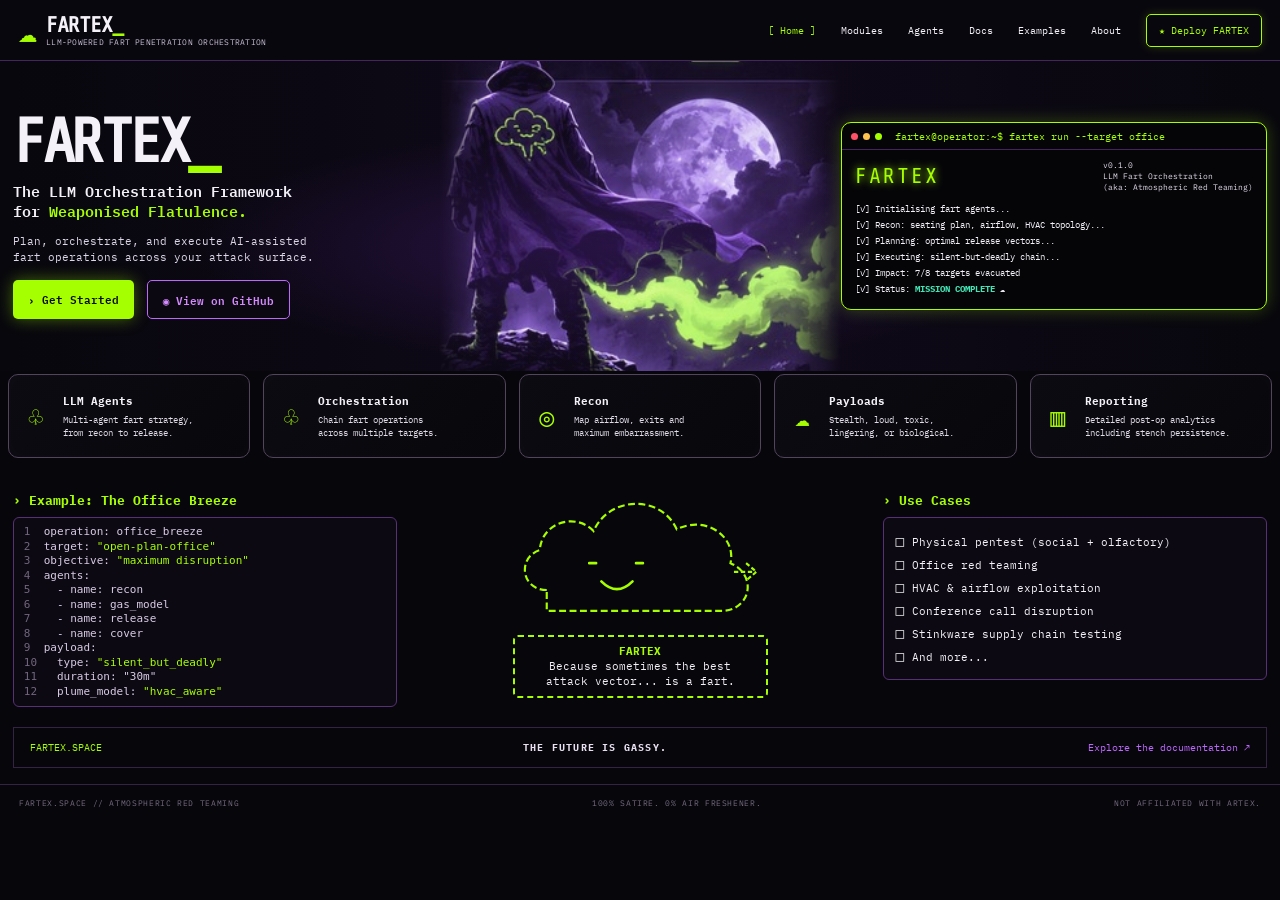
==== index.html @ 1cd5a133 "SHIP IT FUCKEN" ====
<!doctype html>
<html lang="en">
<head>
<meta charset="utf-8"><meta name="viewport" content="width=device-width,initial-scale=1">
<meta name="theme-color" content="#07060b">
<meta name="description" content="FARTEX.SPACE — LLM-powered fart penetration orchestration.">
<title>FARTEX.SPACE — Atmospheric Red Teaming</title>
<link rel="icon" href="assets/fart-cloud.svg" type="image/svg+xml">
<link rel="preconnect" href="https://fonts.googleapis.com">
<link href="https://fonts.googleapis.com/css2?family=IBM+Plex+Mono:wght@400;500;600;700&family=Share+Tech+Mono&display=swap" rel="stylesheet">
<link rel="stylesheet" href="styles.css">
</head>
<body>
<header class="top">
  <a class="identity" href="#"><span class="logo">☁</span><span><b>FARTEX<span>_</span></b><small>LLM-POWERED FART PENETRATION ORCHESTRATION</small></span></a>
  <button class="hamburger" aria-label="Toggle menu">☰</button>
  <nav><a class="active" href="#">[ Home ]</a><a href="#modules">Modules</a><a href="#agents">Agents</a><a href="#docs">Docs</a><a href="#examples">Examples</a><a href="#about">About</a><a class="deploy" href="#deploy">★ Deploy FARTEX</a></nav>
</header>

<main>
<section class="hero">
  <div class="intro">
    <div class="wordmark">FARTEX<span>_</span></div>
    <h1>The LLM Orchestration Framework<br>for <em>Weaponised Flatulence.</em></h1>
    <p>Plan, orchestrate, and execute AI-assisted<br class="wide"> fart operations across your attack surface.</p>
    <div class="buttons"><a class="btn greenbtn" href="#modules">› Get Started</a><a class="btn purplebtn" href="#docs">◉ View on GitHub</a></div>
  </div>
  <div class="operator"><img src="assets/operator-scene.jpg" alt="Hooded FARTEX operator beneath a purple moon, releasing a neon green cloud"></div>
  <div class="terminal">
    <div class="term-top"><i></i><i></i><i></i><span>fartex@operator:~$ fartex run --target office</span></div>
    <div class="term-brand"><strong>FARTEX</strong><small>v0.1.0<br>LLM Fart Orchestration<br>(aka: Atmospheric Red Teaming)</small></div>
    <div class="term-lines">
      <p>[✓] Initialising fart agents...</p><p>[✓] Recon: seating plan, airflow, HVAC topology...</p><p>[✓] Planning: optimal release vectors...</p><p>[✓] Executing: silent-but-deadly chain...</p><p>[✓] Impact: 7/8 targets evacuated</p><p>[✓] Status: <b>MISSION COMPLETE</b> ☁</p>
    </div>
  </div>
</section>

<section id="modules" class="modules">
  <article><i>♧</i><div><b>LLM Agents</b><p>Multi-agent fart strategy,<br>from recon to release.</p></div></article>
  <article><i>♧</i><div><b>Orchestration</b><p>Chain fart operations<br>across multiple targets.</p></div></article>
  <article><i>◎</i><div><b>Recon</b><p>Map airflow, exits and<br>maximum embarrassment.</p></div></article>
  <article><i>☁</i><div><b>Payloads</b><p>Stealth, loud, toxic,<br>lingering, or biological.</p></div></article>
  <article><i>▥</i><div><b>Reporting</b><p>Detailed post-op analytics<br>including stench persistence.</p></div></article>
</section>

<section class="lower">
  <div id="examples" class="example">
    <h2>› Example: The Office Breeze</h2>
    <pre><span>1</span>  operation: office_breeze
<span>2</span>  target: <b>"open-plan-office"</b>
<span>3</span>  objective: <b>"maximum disruption"</b>
<span>4</span>  agents:
<span>5</span>    - name: recon
<span>6</span>    - name: gas_model
<span>7</span>    - name: release
<span>8</span>    - name: cover
<span>9</span>  payload:
<span>10</span>   type: <b>"silent_but_deadly"</b>
<span>11</span>   duration: "30m"
<span>12</span>   plume_model: <b>"hvac_aware"</b></pre>
  </div>
  <div class="mascot">
    <svg viewBox="0 0 300 150" role="img" aria-label="Smiling fart cloud mascot"><path d="M42 105C12 105 8 67 34 59c2-32 41-44 62-22 18-41 78-42 96-2 34-17 69 9 62 39 32 14 23 55-10 55H42Z" fill="none" stroke="#a6ff00" stroke-width="2.5" stroke-dasharray="8 4"/><path d="M91 74h8m46 0h8M105 95q18 18 36 0" fill="none" stroke="#a6ff00" stroke-width="3" stroke-linecap="round"/><path d="M258 84h25m-11-10 12 10-12 10" fill="none" stroke="#a6ff00" stroke-width="2.5" stroke-dasharray="5 3"/></svg>
    <div class="ascii"><b>FARTEX</b><br>Because sometimes the best<br>attack vector... is a fart.</div>
  </div>
  <div id="agents" class="usecases">
    <h2>› Use Cases</h2>
    <ul><li>Physical pentest (social + olfactory)</li><li>Office red teaming</li><li>HVAC &amp; airflow exploitation</li><li>Conference call disruption</li><li>Stinkware supply chain testing</li><li>And more...</li></ul>
  </div>
</section>

<section class="deploy-strip" id="deploy"><span>FARTEX.SPACE</span><b>THE FUTURE IS GASSY.</b><a href="#docs">Explore the documentation ↗</a></section>
</main>
<footer id="about"><span>FARTEX.SPACE // ATMOSPHERIC RED TEAMING</span><span>100% SATIRE. 0% AIR FRESHENER.</span><span>NOT AFFILIATED WITH ARTEX.</span></footer>
<script src="script.js"></script>
</body></html>
---- styles.css ----
*{box-sizing:border-box}html{scroll-behavior:smooth}body{margin:0;background:#07060b;color:#f4f1f8;font-family:"IBM Plex Mono",monospace;font-size:12px}a{color:inherit;text-decoration:none}.top{height:61px;border-bottom:1px solid #43275c;display:flex;align-items:center;justify-content:space-between;padding:0 1.4%;background:#09070e;position:relative;z-index:5}.identity{display:flex;align-items:center;gap:9px}.logo{font-size:32px;color:#a6ff00}.identity b{display:block;font:700 22px "Share Tech Mono";letter-spacing:-1px}.identity b span,.wordmark span{color:#a6ff00}.identity small{display:block;font-size:8px;color:#c9c0d5;letter-spacing:.03em}nav{display:flex;align-items:center;gap:25px;font-size:10px}nav a:hover,nav .active{color:#a6ff00}.deploy{border:1px solid #a6ff00;color:#a6ff00;padding:9px 12px;border-radius:5px;box-shadow:0 0 10px #a6ff0030}.hamburger{display:none;background:none;border:0;color:#a6ff00;font-size:22px}
.hero{height:239px;display:grid;grid-template-columns:34% 32% 34%;align-items:center;padding:0 1%;position:relative;overflow:hidden;background:radial-gradient(ellipse at 48% 60%,#281344 0,transparent 45%),linear-gradient(90deg,#08070d,#10091a 55%,#08070d)}.intro{z-index:1}.wordmark{font:700 clamp(43px,5.2vw,62px)/.95 "Share Tech Mono";letter-spacing:-4px}.intro h1{font:600 15px/1.35 "IBM Plex Mono";margin:10px 0}.intro h1 em{color:#a6ff00;font-style:normal}.intro p{font-size:11px;line-height:1.5;color:#ddd6e7;margin:9px 0 14px}.buttons{display:flex;gap:13px}.btn{padding:9px 15px;border-radius:5px;font-size:11px;font-weight:600}.greenbtn{background:#a6ff00;color:#0a0b04;box-shadow:0 0 16px #a6ff0060}.purplebtn{border:1px solid #bd67ff;color:#d58aff;background:#0b0812}.operator{height:100%;position:relative;display:flex;align-items:center;justify-content:center;overflow:hidden}.operator img{height:118%;width:100%;object-fit:cover;object-position:center 43%;mix-blend-mode:screen;mask-image:linear-gradient(90deg,transparent 0%,black 12%,black 88%,transparent 100%)}.terminal{border:1px solid #a6ff00;border-radius:10px;background:#050508;box-shadow:0 0 17px #a6ff0040;z-index:2;overflow:hidden;max-width:100%;font-size:10px}.term-top{height:27px;border-bottom:1px solid #44245e;display:flex;align-items:center;gap:5px;padding:0 9px;white-space:nowrap}.term-top i{width:7px;height:7px;border-radius:50%;background:#ff5268}.term-top i:nth-child(2){background:#ffc34e}.term-top i:nth-child(3){background:#a6ff00}.term-top span{margin-left:8px;color:#a6ff00}.term-brand{display:flex;align-items:center;justify-content:space-between;padding:10px 13px 5px}.term-brand strong{font:22px "Share Tech Mono";color:#a6ff00;letter-spacing:2px;text-shadow:0 0 8px #a6ff00}.term-brand small{font-size:8px;line-height:1.35;color:#e5deeb}.term-lines{padding:0 13px 10px}.term-lines p{margin:5px 0;white-space:nowrap;font-size:9px}.term-lines p: first-letter{color:#a6ff00}.term-lines b{color:#43e5b4}
.modules{display:grid;grid-template-columns:repeat(5,1fr);gap:13px;padding:3px .6% 10px}.modules article{height:70px;border:1px solid #51445c;border-radius:10px;background:linear-gradient(135deg,#0c0b12,#08070b);display:flex;align-items:center;gap:12px;padding:8px 12px;box-shadow:inset 0 0 15px #ffffff05}.modules i{font-size:25px;font-style:normal;color:#a6ff00;min-width:30px;text-align:center}.modules b{font-size:11px}.modules p{font-size:8px;line-height:1.45;color:#e1dce8;margin:5px 0 0}.lower{display:grid;grid-template-columns:1fr 1fr 1fr;gap:4%;padding:9px 1% 12px;align-items:start}.lower h2{font-size:13px;color:#a6ff00;margin:9px 0 8px}.example pre{margin:0;background:#0c0912;border:1px solid #573078;border-radius:6px;padding:7px 10px;font-size:9px;line-height:1.32;color:#d8cce6;overflow:hidden}.example pre span{color:#71667e}.example pre b{color:#a6ff00;font-weight:400}.mascot{align-self:center;text-align:center;padding-top:7px}.mascot svg{width:100%;max-height:130px}.ascii{border:2px dashed #a6ff00;border-radius:5px;padding:7px 4px;margin:3px auto 0;max-width:255px;font-size:11px;line-height:1.35}.ascii b{color:#a6ff00}.usecases ul{list-style:none;margin:0;padding:9px 12px;border:1px solid #573078;border-radius:6px;background:#0c0912}.usecases li{font-size:10px;margin:5px 0}.usecases li:before{content:"□";color:#eee;margin-right:8px;font-size:14px}.deploy-strip{margin:8px 1% 16px;border:1px solid #342344;padding:13px 16px;display:flex;justify-content:space-between;align-items:center;color:#aaa1b8;font-size:10px}.deploy-strip span{color:#a6ff00}.deploy-strip b{color:#e8dff0;letter-spacing:.12em}.deploy-strip a{color:#bd67ff}footer{border-top:1px solid #342344;padding:13px 1.5%;display:flex;justify-content:space-between;color:#756b80;font-size:8px;letter-spacing:.08em}
@media(min-width:1200px){.hero{height:310px}.modules article{height:84px}.modules p{font-size:9px}.lower{padding-top:15px}.example pre{font-size:11px}.usecases li{font-size:11px}}
@media(max-width:760px){.top{height:58px}.hamburger{display:block}nav{display:none;position:absolute;top:58px;left:0;right:0;background:#09070e;padding:15px;flex-direction:column;align-items:stretch;border-bottom:1px solid #43275c}nav.open{display:flex}.hero{height:auto;min-height:650px;grid-template-columns:1fr;padding:25px 4%;gap:10px}.intro{grid-row:1}.operator{height:230px;grid-row:2}.terminal{grid-row:3}.modules{grid-template-columns:repeat(2,1fr)}.modules article:last-child{grid-column:span 2}.lower{grid-template-columns:1fr;gap:15px;padding:15px 4%}.mascot{order:3}.deploy-strip{flex-wrap:wrap;gap:12px}footer{gap:9px;flex-wrap:wrap}}
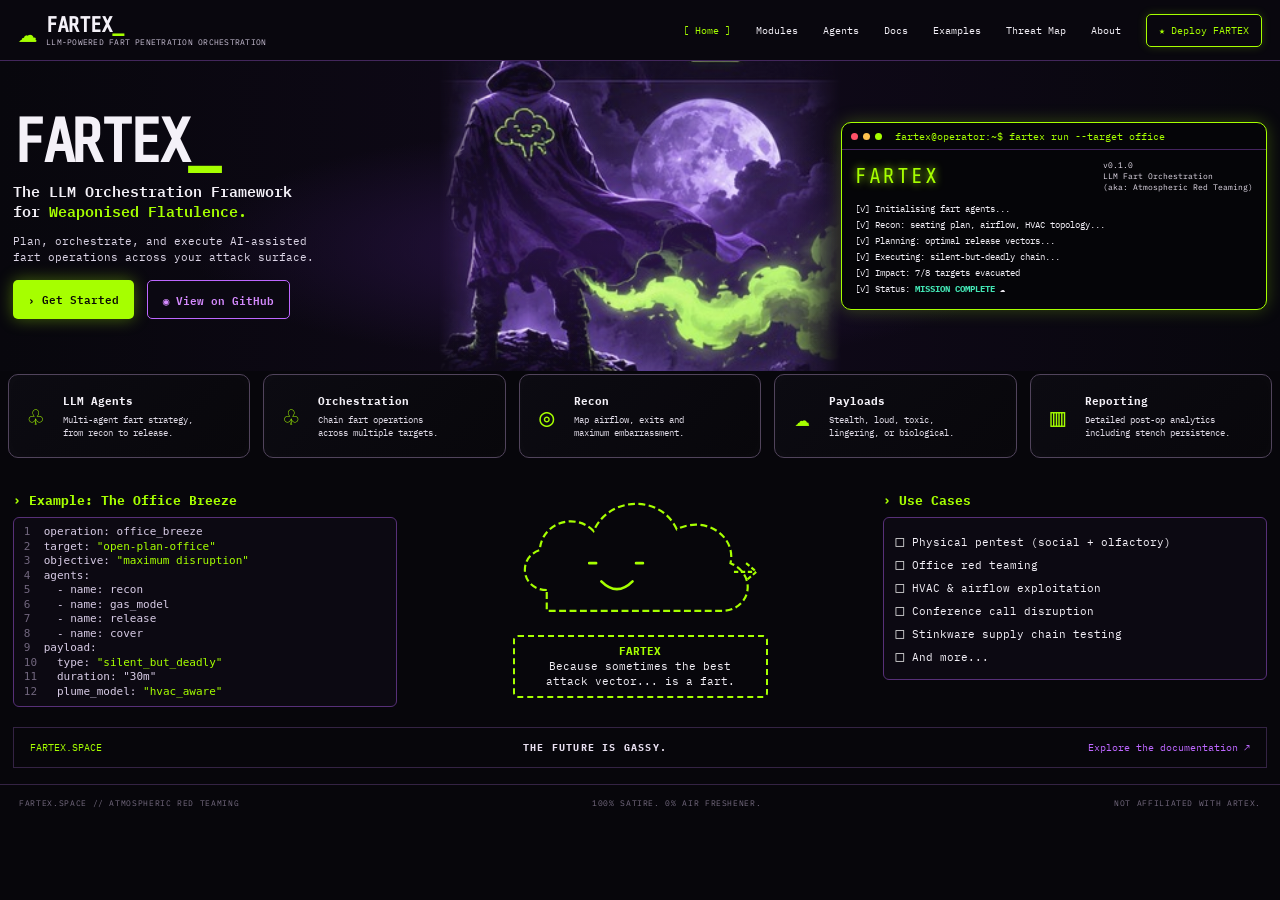
==== commit a3ec4b23: "adding link" ====
--- a/index.html
+++ b/index.html
@@ -14,7 +14,7 @@
 <header class="top">
   <a class="identity" href="#"><span class="logo">☁</span><span><b>FARTEX<span>_</span></b><small>LLM-POWERED FART PENETRATION ORCHESTRATION</small></span></a>
   <button class="hamburger" aria-label="Toggle menu">☰</button>
-  <nav><a class="active" href="#">[ Home ]</a><a href="#modules">Modules</a><a href="#agents">Agents</a><a href="#docs">Docs</a><a href="#examples">Examples</a><a href="#about">About</a><a class="deploy" href="#deploy">★ Deploy FARTEX</a></nav>
+  <nav><a class="active" href="#">[ Home ]</a><a href="#modules">Modules</a><a href="#agents">Agents</a><a href="#docs">Docs</a><a href="#examples">Examples</a><a href="/threat-map/">Threat Map</a><a href="#about">About</a><a class="deploy" href="#deploy">★ Deploy FARTEX</a></nav>
 </header>
 
 <main>
@@ -73,4 +73,4 @@
 </main>
 <footer id="about"><span>FARTEX.SPACE // ATMOSPHERIC RED TEAMING</span><span>100% SATIRE. 0% AIR FRESHENER.</span><span>NOT AFFILIATED WITH ARTEX.</span></footer>
 <script src="script.js"></script>
-</body></html>+</body></html>
